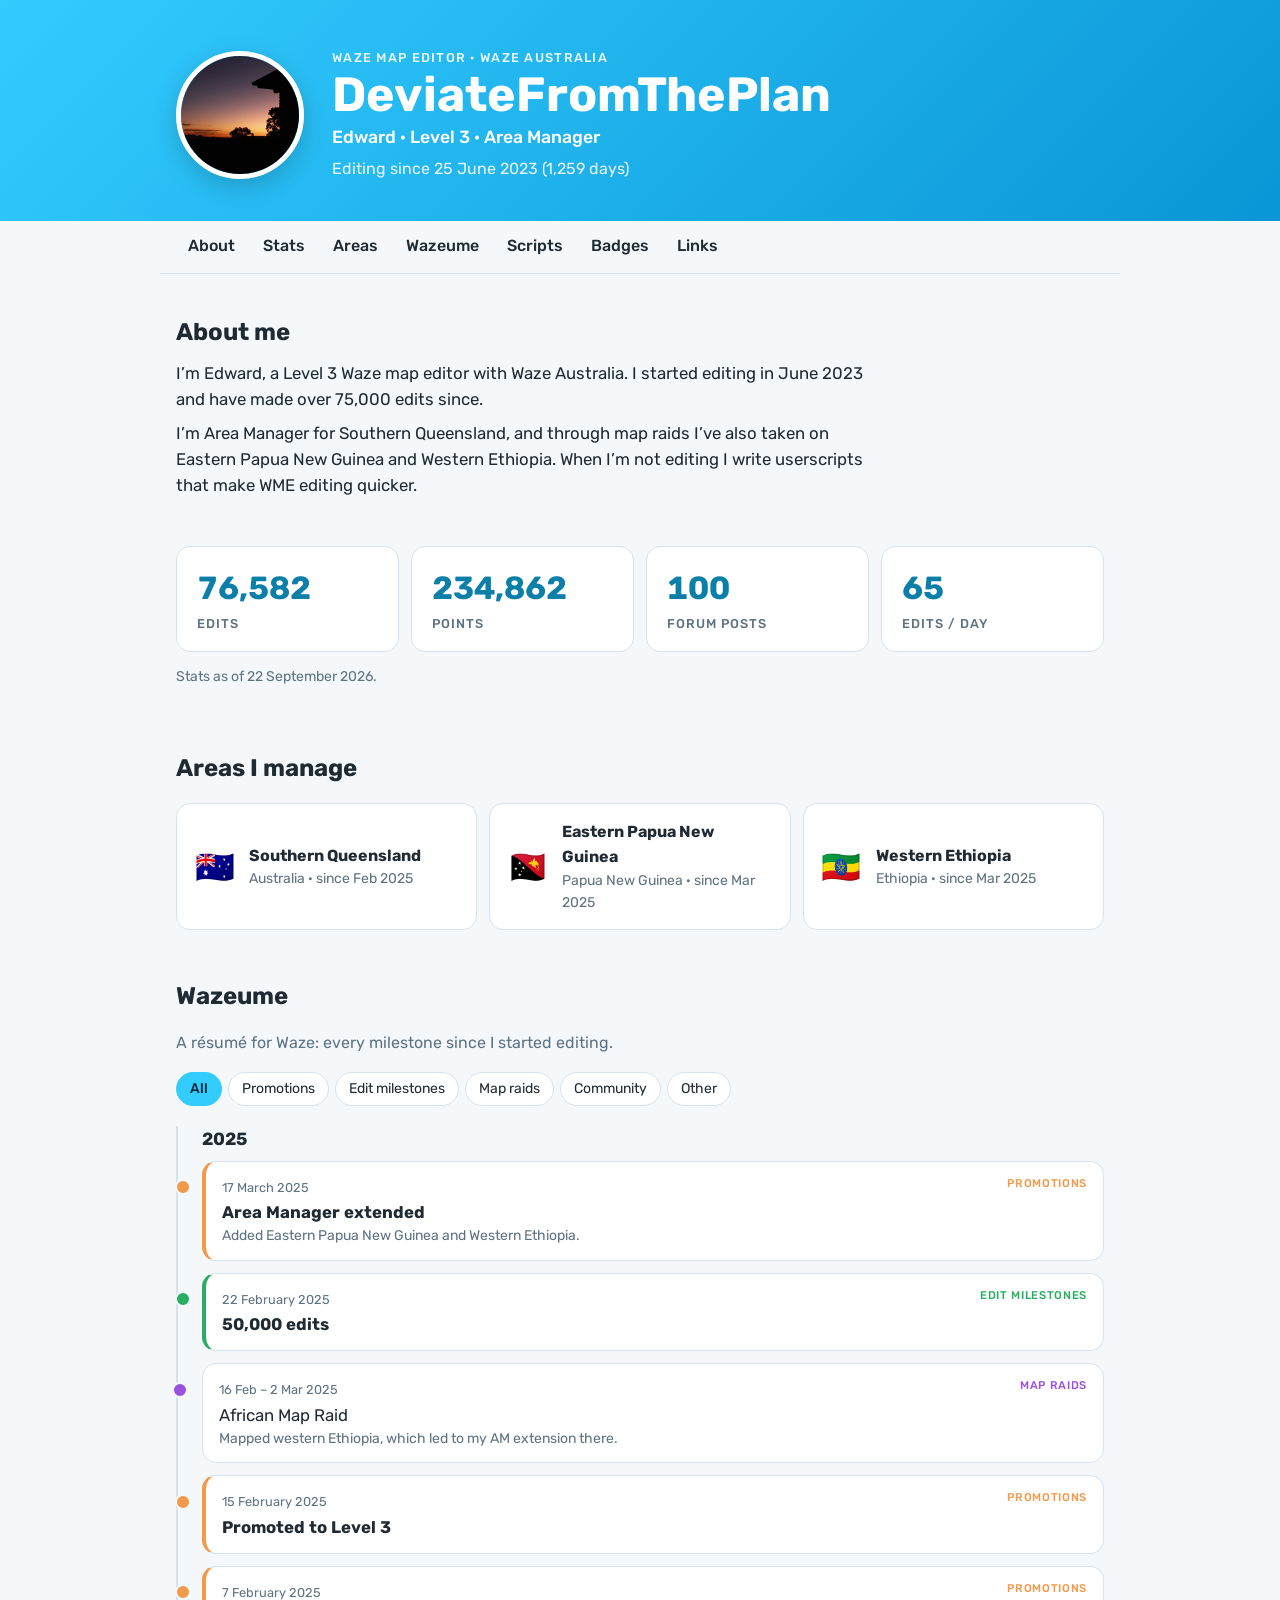
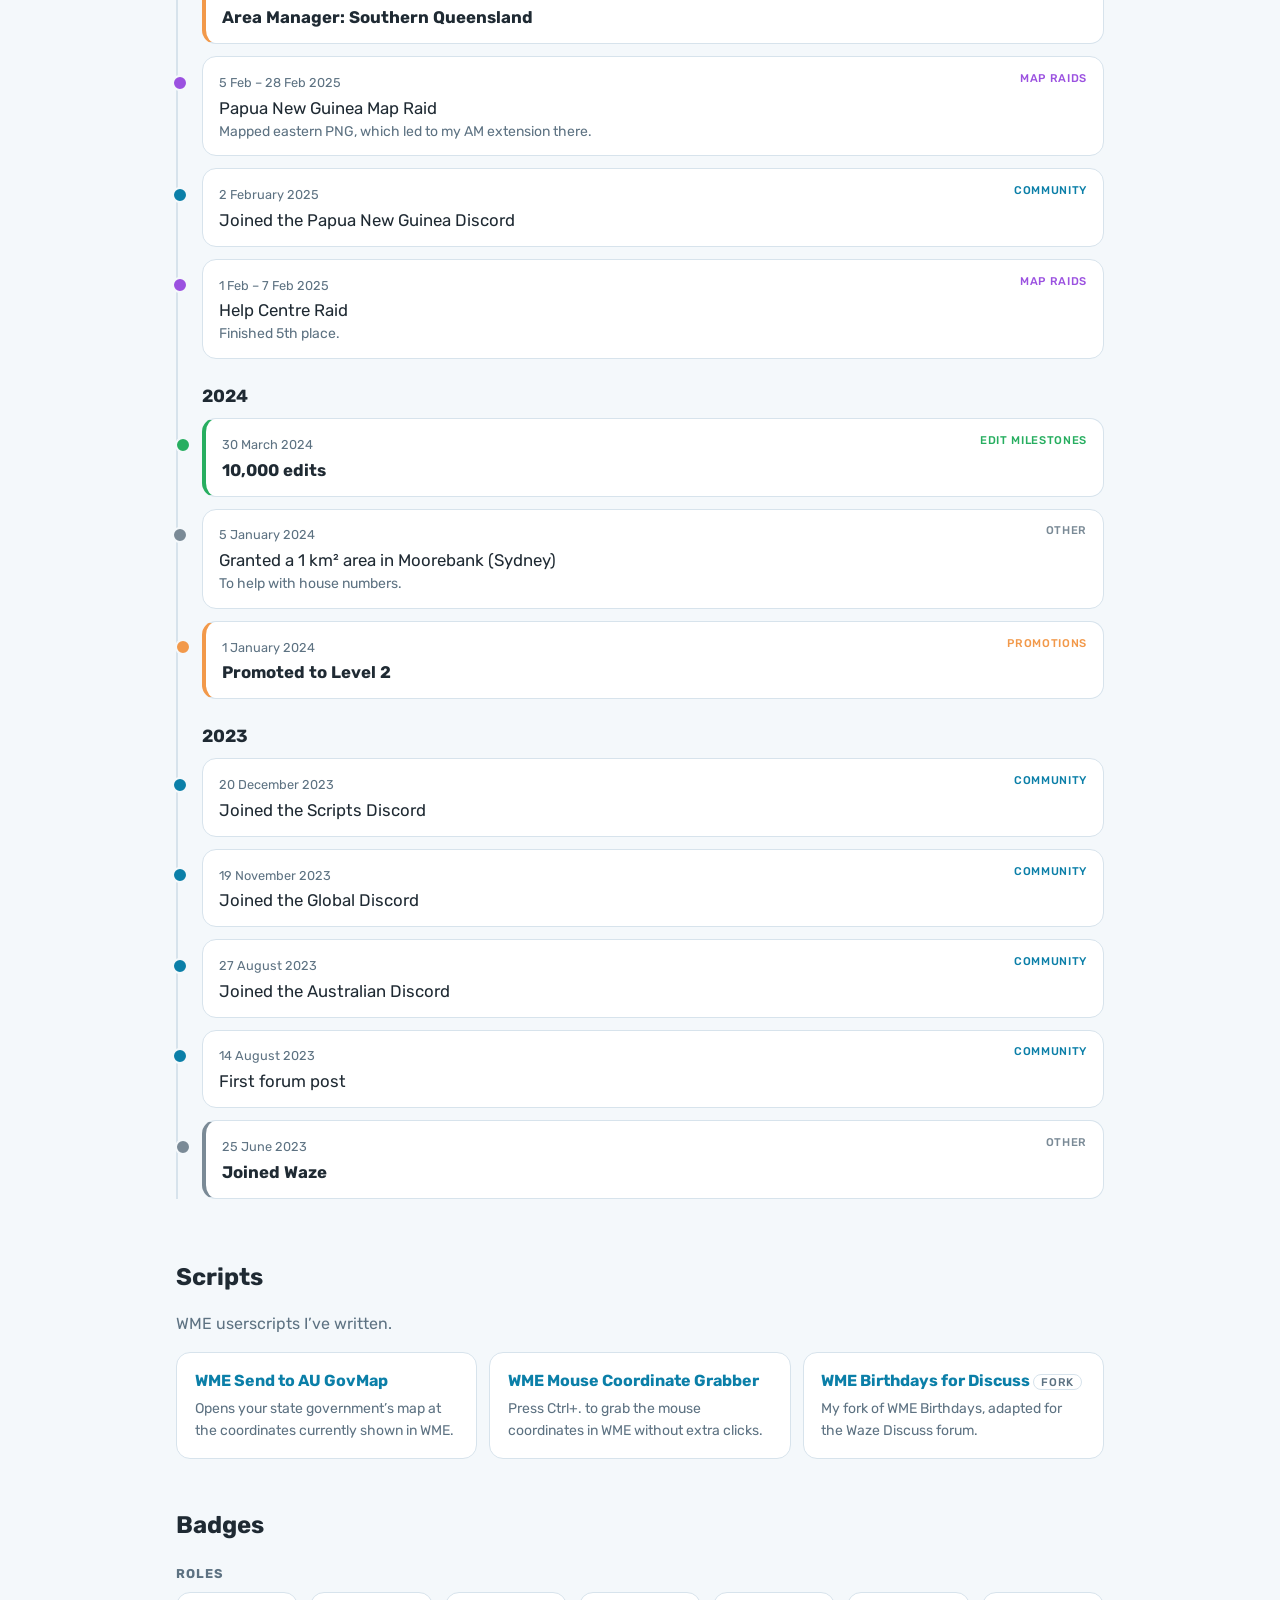
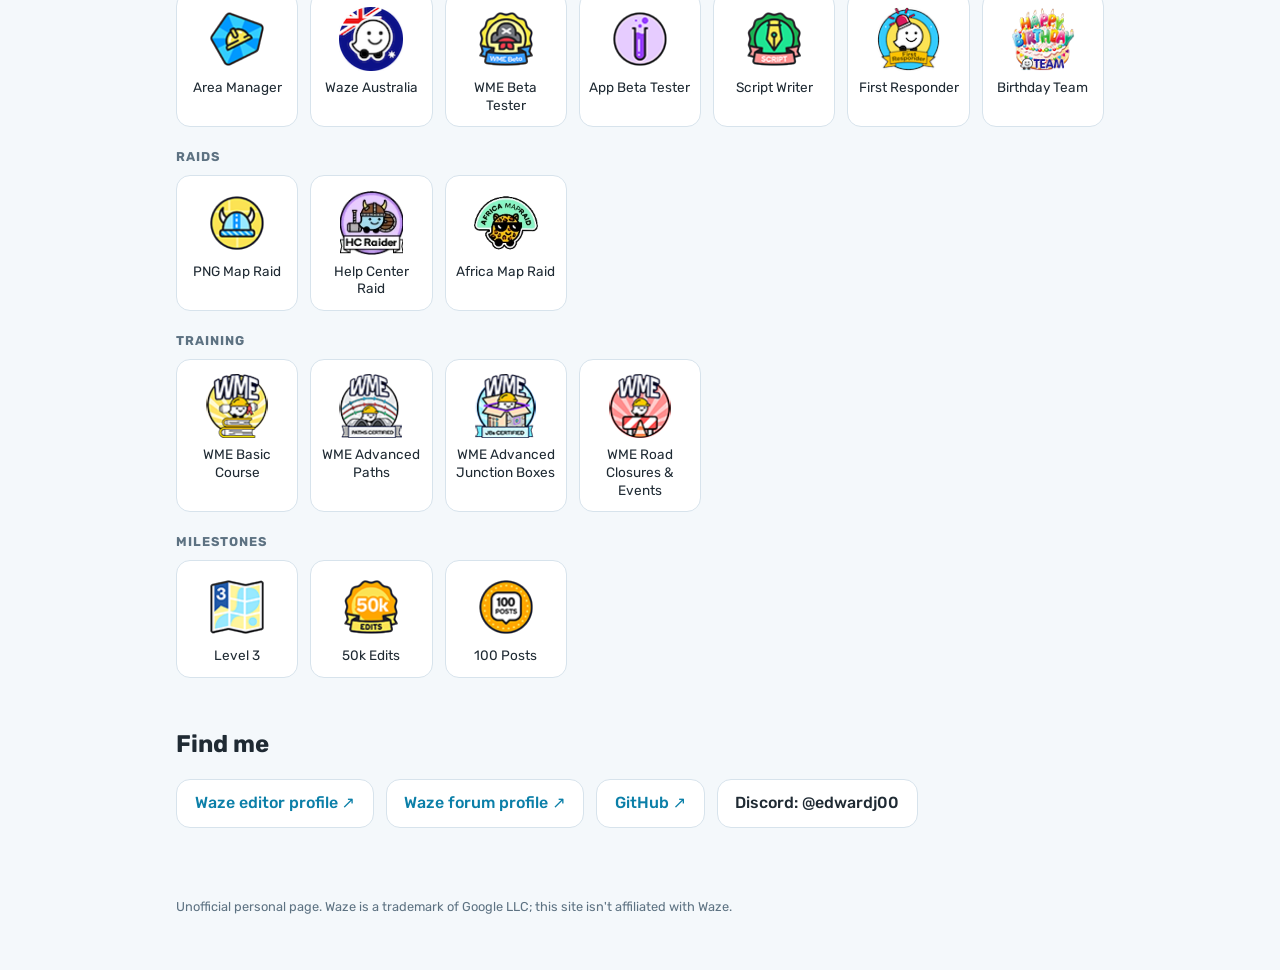
==== index.html @ 5a663718 "Website commit" ====
<!DOCTYPE html>
<html lang="en">
<head>
  <meta charset="utf-8">
  <meta name="viewport" content="width=device-width, initial-scale=1">
  <title>DeviateFromThePlan · Waze Map Editor</title>
  <meta name="description" content="Waze map editing profile of DeviateFromThePlan: Level 3 editor and Area Manager with Waze Australia.">
  <link rel="icon" href="assets/avatar.jpg">
  <link rel="preconnect" href="https://fonts.googleapis.com">
  <link rel="preconnect" href="https://fonts.gstatic.com" crossorigin>
  <link href="https://fonts.googleapis.com/css2?family=Rubik:wght@400;500;700&display=swap" rel="stylesheet">
  <link rel="stylesheet" href="style.css">
</head>
<body>
  <header class="hero">
    <div class="wrap hero-inner">
      <img class="avatar" src="assets/avatar.jpg" alt="Sunset silhouette of a roofline and gum trees">
      <div>
        <p class="eyebrow">Waze Map Editor · <span data-bind="team"></span></p>
        <h1 data-bind="username"></h1>
        <p class="sub"><span data-bind="realName"></span> · Level <span data-bind="level"></span> · Area Manager</p>
        <p class="since">Editing since <span data-bind="joinedLong"></span> (<span data-bind="daysEditing"></span> days)</p>
      </div>
    </div>
  </header>

  <nav class="wrap nav">
    <a href="#about">About</a>
    <a href="#stats">Stats</a>
    <a href="#areas">Areas</a>
    <a href="#wazeume">Wazeume</a>
    <a href="#scripts">Scripts</a>
    <a href="#badges">Badges</a>
    <a href="#links">Links</a>
  </nav>

  <main class="wrap">
    <section id="about">
      <h2>About me</h2>
      <div class="bio" id="bio"></div>
    </section>

    <section id="stats">
      <div class="stats" id="stats-grid"></div>
      <div class="activity" id="activity" hidden></div>
      <p class="muted small" id="stats-note"></p>
    </section>

    <section id="areas">
      <h2>Areas I manage</h2>
      <div class="areas" id="areas-list"></div>
    </section>

    <section id="wazeume">
      <h2>Wazeume</h2>
      <p class="muted">A résumé for Waze: every milestone since I started editing.</p>
      <div class="filters" id="filters"></div>
      <ol class="timeline" id="timeline"></ol>
    </section>

    <section id="scripts">
      <h2>Scripts</h2>
      <p class="muted">WME userscripts I’ve written.</p>
      <div class="scripts" id="scripts-list"></div>
    </section>

    <section id="badges">
      <h2>Badges</h2>
      <div id="badge-groups"></div>
    </section>

    <section id="links">
      <h2>Find me</h2>
      <ul class="links" id="links-list"></ul>
    </section>
  </main>

  <footer class="wrap footer">
    <p>Unofficial personal page. Waze is a trademark of Google LLC; this site isn't affiliated with Waze.</p>
  </footer>

  <script src="data.js"></script>
  <script src="script.js"></script>
</body>
</html>
---- style.css ----
:root {
  --bg: #f4f8fb;
  --surface: #ffffff;
  --text: #1f2a33;
  --muted: #5d7282;
  --line: #d7e3ec;
  --accent: #33ccff;
  --accent-ink: #0b7fa8;
  --hero-a: #33ccff;
  --hero-b: #0a96d6;
  --promotion: #f2994a;
  --edits: #27ae60;
  --raid: #9b51e0;
  --community: #0b7fa8;
  --other: #7a8a96;
  --radius: 14px;
}
@media (prefers-color-scheme: dark) {
  :root {
    --bg: #11171c;
    --surface: #1a232b;
    --text: #e6eef4;
    --muted: #93a7b6;
    --line: #2b3a46;
    --accent-ink: #5fd6ff;
    --hero-a: #0f5f82;
    --hero-b: #0a3a52;
    --community: #5fd6ff;
  }
}

* { box-sizing: border-box; }
html { scroll-behavior: smooth; }
body {
  margin: 0;
  background: var(--bg);
  color: var(--text);
  font: 16px/1.55 "Rubik", system-ui, -apple-system, "Segoe UI", sans-serif;
}
a { color: var(--accent-ink); }
.wrap { max-width: 960px; margin: 0 auto; padding: 0 16px; }
.muted { color: var(--muted); }
.small { font-size: 0.875rem; }
h2 { font-size: 1.5rem; margin: 0 0 0.5rem; }
h3 { font-size: 0.8rem; text-transform: uppercase; letter-spacing: 0.08em; color: var(--muted); margin: 1.25rem 0 0.5rem; }
section { padding: 2.5rem 0 0.5rem; scroll-margin-top: 60px; }

/* Hero */
.hero {
  background: linear-gradient(135deg, var(--hero-a), var(--hero-b));
  color: #fff;
  padding: 3rem 0 2.5rem;
}
.hero-inner { display: flex; align-items: center; gap: 1.75rem; }
.avatar {
  width: 128px; height: 128px; flex: none;
  border-radius: 50%;
  border: 5px solid #fff;
  box-shadow: 0 8px 24px rgba(0, 0, 0, 0.18);
}
.eyebrow { margin: 0; text-transform: uppercase; letter-spacing: 0.1em; font-size: 0.8rem; font-weight: 500; opacity: 0.9; }
.hero h1 { margin: 0.1rem 0; font-size: clamp(1.8rem, 6vw, 3rem); line-height: 1.1; overflow-wrap: anywhere; }
.sub { margin: 0; font-size: 1.1rem; font-weight: 500; }
.since { margin: 0.35rem 0 0; opacity: 0.9; }

/* Nav */
.nav {
  position: sticky; top: 0; z-index: 5;
  display: flex; gap: 0.25rem; overflow-x: auto;
  background: var(--bg);
  border-bottom: 1px solid var(--line);
  padding-top: 0.5rem; padding-bottom: 0.5rem;
}
.nav a {
  text-decoration: none; color: var(--text); font-weight: 500;
  padding: 0.35rem 0.75rem; border-radius: 999px; white-space: nowrap;
}
.nav a:hover { background: var(--surface); }

/* Bio */
.bio p { margin: 0.5rem 0 0; max-width: 65ch; font-size: 1.05rem; }

/* Stats */
.stats { display: grid; grid-template-columns: repeat(4, 1fr); gap: 12px; }
@media (max-width: 720px) { .stats { grid-template-columns: repeat(2, 1fr); } }
.stat {
  background: var(--surface); border: 1px solid var(--line); border-radius: var(--radius);
  padding: 1.1rem 1.25rem;
}
.stat-value { font-size: 2rem; font-weight: 700; color: var(--accent-ink); font-variant-numeric: tabular-nums; }
.stat-label { color: var(--muted); font-size: 0.8rem; text-transform: uppercase; letter-spacing: 0.08em; font-weight: 500; }

/* Activity chart */
.activity {
  margin-top: 12px; background: var(--surface); border: 1px solid var(--line);
  border-radius: var(--radius); padding: 1rem 1.25rem;
}
.activity-head { display: flex; justify-content: space-between; gap: 1rem; font-weight: 500; font-size: 0.9rem; margin-bottom: 0.75rem; }
.bars { display: flex; align-items: flex-end; gap: 2px; height: 96px; }
.bars span { flex: 1; min-width: 1px; background: var(--accent); border-radius: 2px 2px 0 0; opacity: 0.85; }
.bars span:hover { opacity: 1; background: var(--accent-ink); }
.activity-axis { display: flex; justify-content: space-between; font-size: 0.75rem; margin-top: 0.4rem; }

/* Areas */
.areas { display: grid; grid-template-columns: repeat(auto-fit, minmax(240px, 1fr)); gap: 12px; margin-top: 1rem; }
.area {
  display: flex; gap: 0.9rem; align-items: center;
  background: var(--surface); border: 1px solid var(--line); border-radius: var(--radius);
  padding: 1rem 1.1rem;
}
.flag { font-size: 2rem; line-height: 1; }
.area-name { font-weight: 700; }

/* Filters */
.filters { display: flex; flex-wrap: wrap; gap: 0.4rem; margin: 1rem 0 1.25rem; }
.filters button {
  font: inherit; font-size: 0.875rem; cursor: pointer;
  border: 1px solid var(--line); background: var(--surface); color: var(--text);
  padding: 0.3rem 0.8rem; border-radius: 999px;
}
.filters button[aria-pressed="true"] { background: var(--accent); border-color: var(--accent); color: #06283a; font-weight: 500; }

/* Timeline */
.timeline { list-style: none; margin: 0; padding: 0 0 0 1.5rem; border-left: 2px solid var(--line); }
.timeline .year {
  font-weight: 700; font-size: 1.1rem; margin: 1.5rem 0 0.5rem -1.5rem;
  padding-left: 1.5rem; position: relative;
}
.timeline .year:first-child { margin-top: 0; }
.event {
  position: relative; background: var(--surface); border: 1px solid var(--line);
  border-radius: var(--radius); padding: 0.8rem 1rem; margin-bottom: 0.75rem;
  --c: var(--other);
}
.event::before {
  content: ""; position: absolute; left: calc(-1.5rem - 7px); top: 1.1rem;
  width: 12px; height: 12px; border-radius: 50%;
  background: var(--c); border: 2px solid var(--bg);
}
.event.major { border-left: 4px solid var(--c); }
.event.major .event-title { font-weight: 700; }
.event time { font-size: 0.8rem; color: var(--muted); }
.event-title { font-size: 1.05rem; }
.event .tag {
  position: absolute; top: 0.8rem; right: 1rem;
  font-size: 0.7rem; text-transform: uppercase; letter-spacing: 0.06em; font-weight: 500; color: var(--c);
}
.t-promotion { --c: var(--promotion); }
.t-edits { --c: var(--edits); }
.t-raid { --c: var(--raid); }
.t-community { --c: var(--community); }
.t-other { --c: var(--other); }

/* Scripts */
.scripts { display: grid; grid-template-columns: repeat(auto-fit, minmax(260px, 1fr)); gap: 12px; margin-top: 1rem; }
.script {
  display: block; text-decoration: none; color: var(--text);
  background: var(--surface); border: 1px solid var(--line); border-radius: var(--radius);
  padding: 1rem 1.1rem;
}
.script:hover { border-color: var(--accent); }
.script-name { font-weight: 700; color: var(--accent-ink); margin-bottom: 0.25rem; }
.fork {
  font-size: 0.7rem; font-weight: 500; text-transform: uppercase; letter-spacing: 0.06em;
  color: var(--muted); border: 1px solid var(--line); border-radius: 999px; padding: 0.05rem 0.45rem; vertical-align: middle;
}

/* Badges */
.badges { list-style: none; padding: 0; margin: 0; display: grid; grid-template-columns: repeat(auto-fill, minmax(112px, 1fr)); gap: 12px; }
.badge {
  display: flex; flex-direction: column; align-items: center; gap: 0.5rem; text-align: center;
  background: var(--surface); border: 1px solid var(--line); border-radius: var(--radius);
  padding: 0.9rem 0.5rem 0.75rem; font-size: 0.85rem; line-height: 1.3;
}
.badge img { width: 64px; height: 64px; object-fit: contain; }

/* Links */
.links { list-style: none; padding: 0; display: flex; flex-wrap: wrap; gap: 0.75rem; }
.links a, .links span {
  display: inline-block; text-decoration: none; font-weight: 500;
  background: var(--surface); border: 1px solid var(--line); border-radius: var(--radius);
  padding: 0.7rem 1.1rem;
}
.links a:hover { border-color: var(--accent); }

.footer { padding-top: 2rem; padding-bottom: 2.5rem; color: var(--muted); font-size: 0.8rem; }

@media (max-width: 560px) {
  .hero-inner { flex-direction: column; text-align: center; }
  .avatar { width: 104px; height: 104px; }
  .event .tag { position: static; display: block; margin-top: 0.35rem; }
}
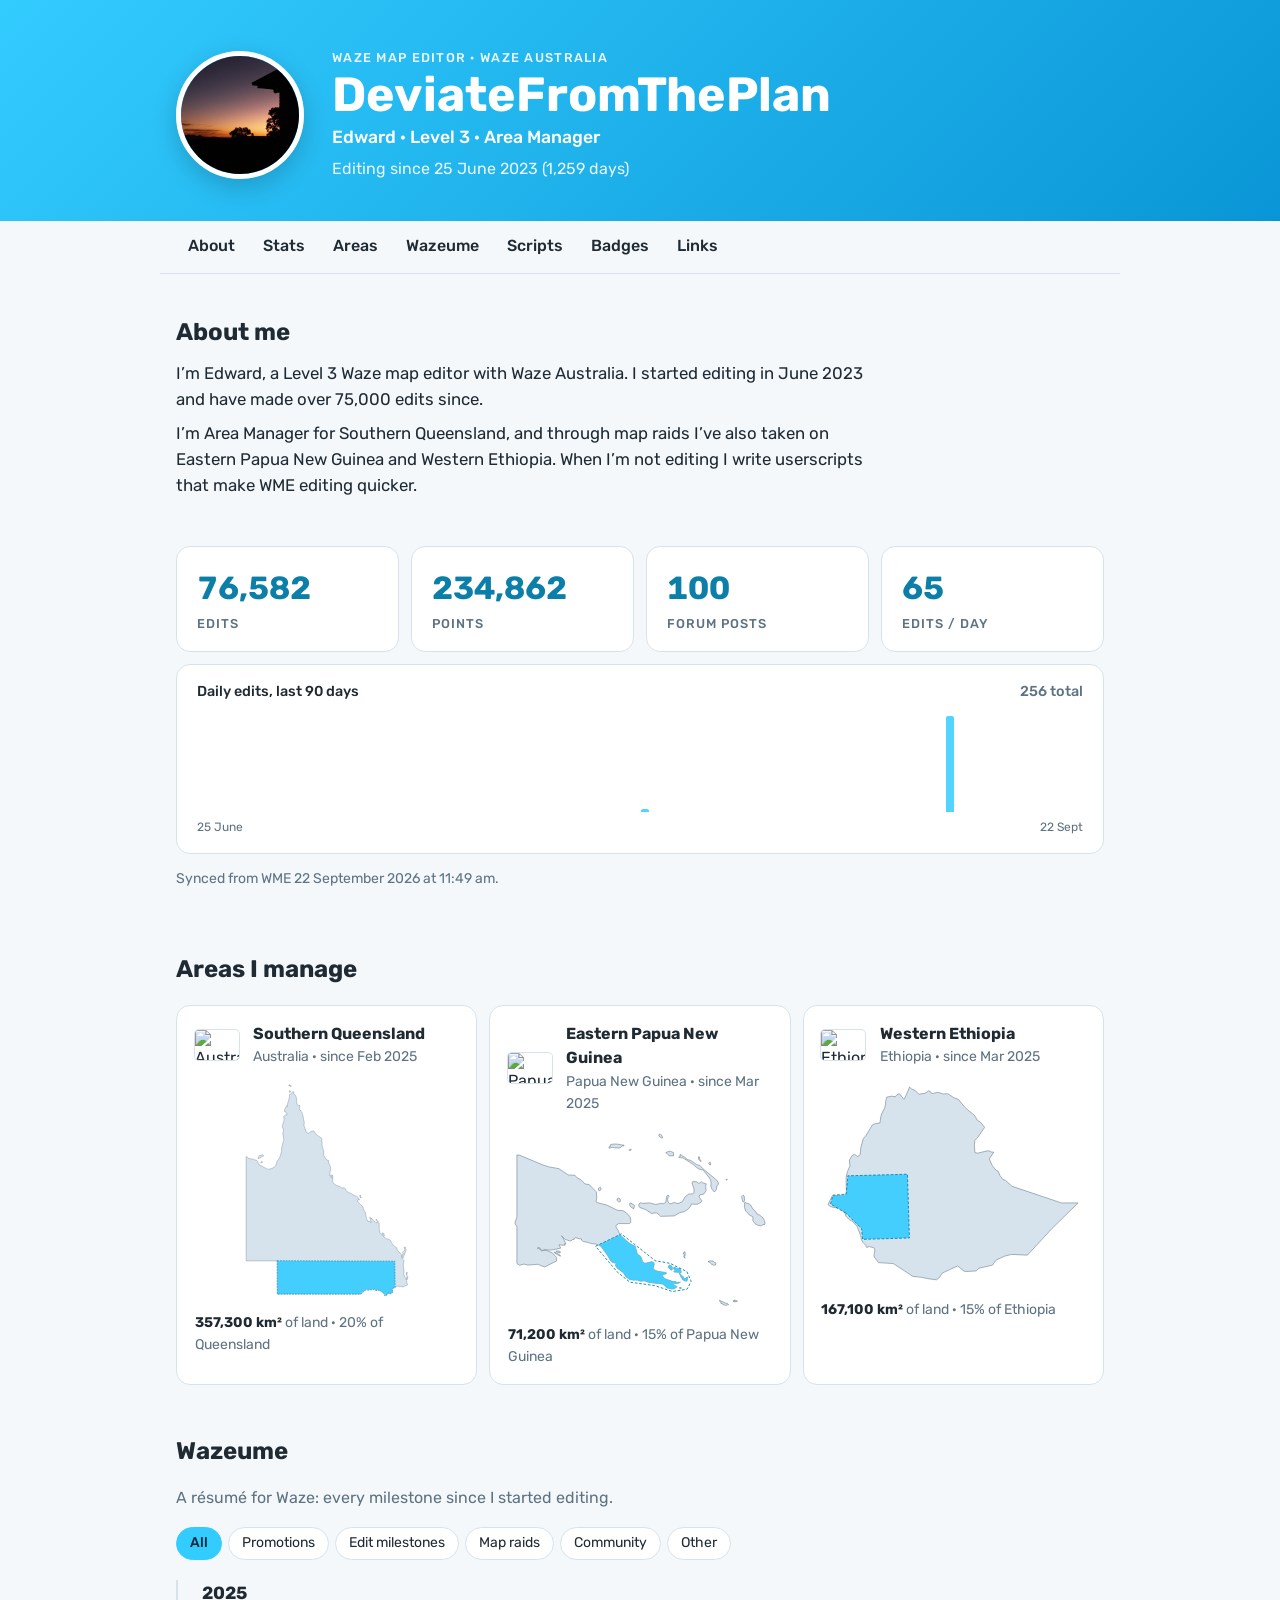
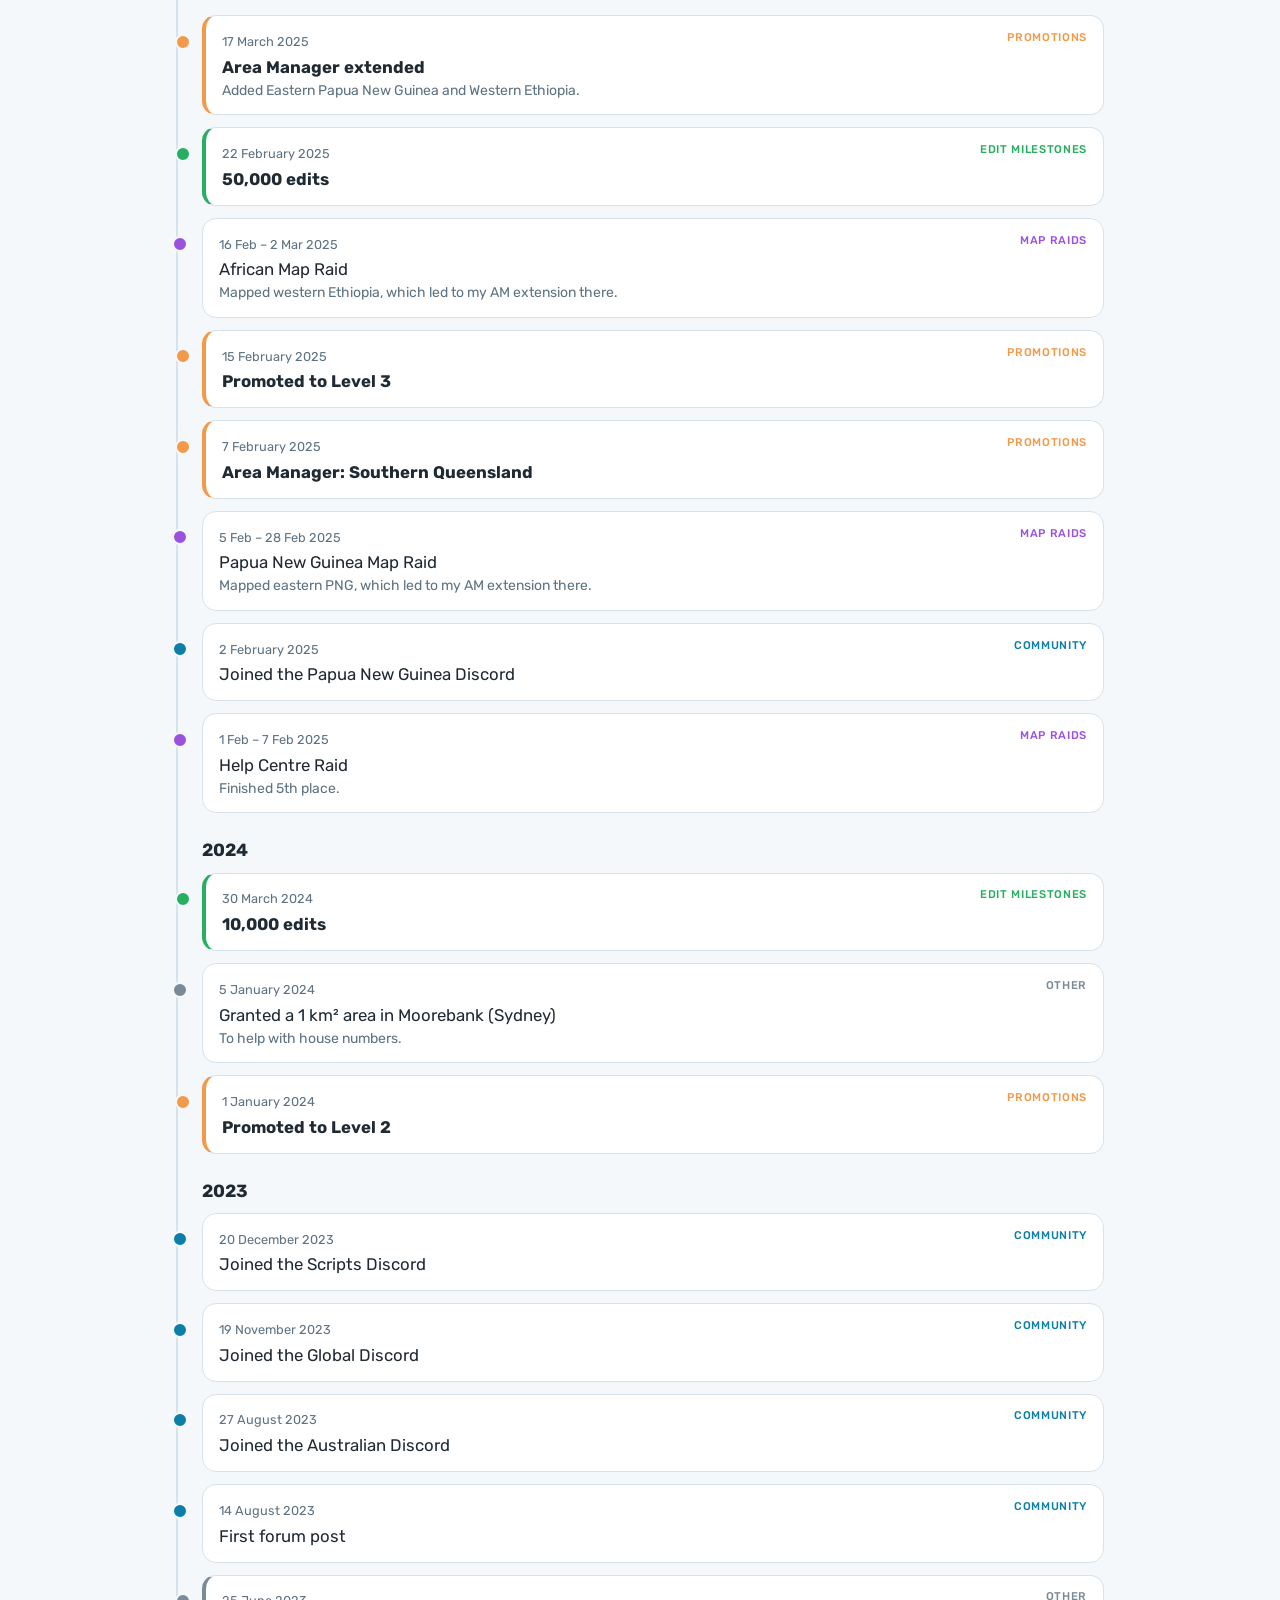
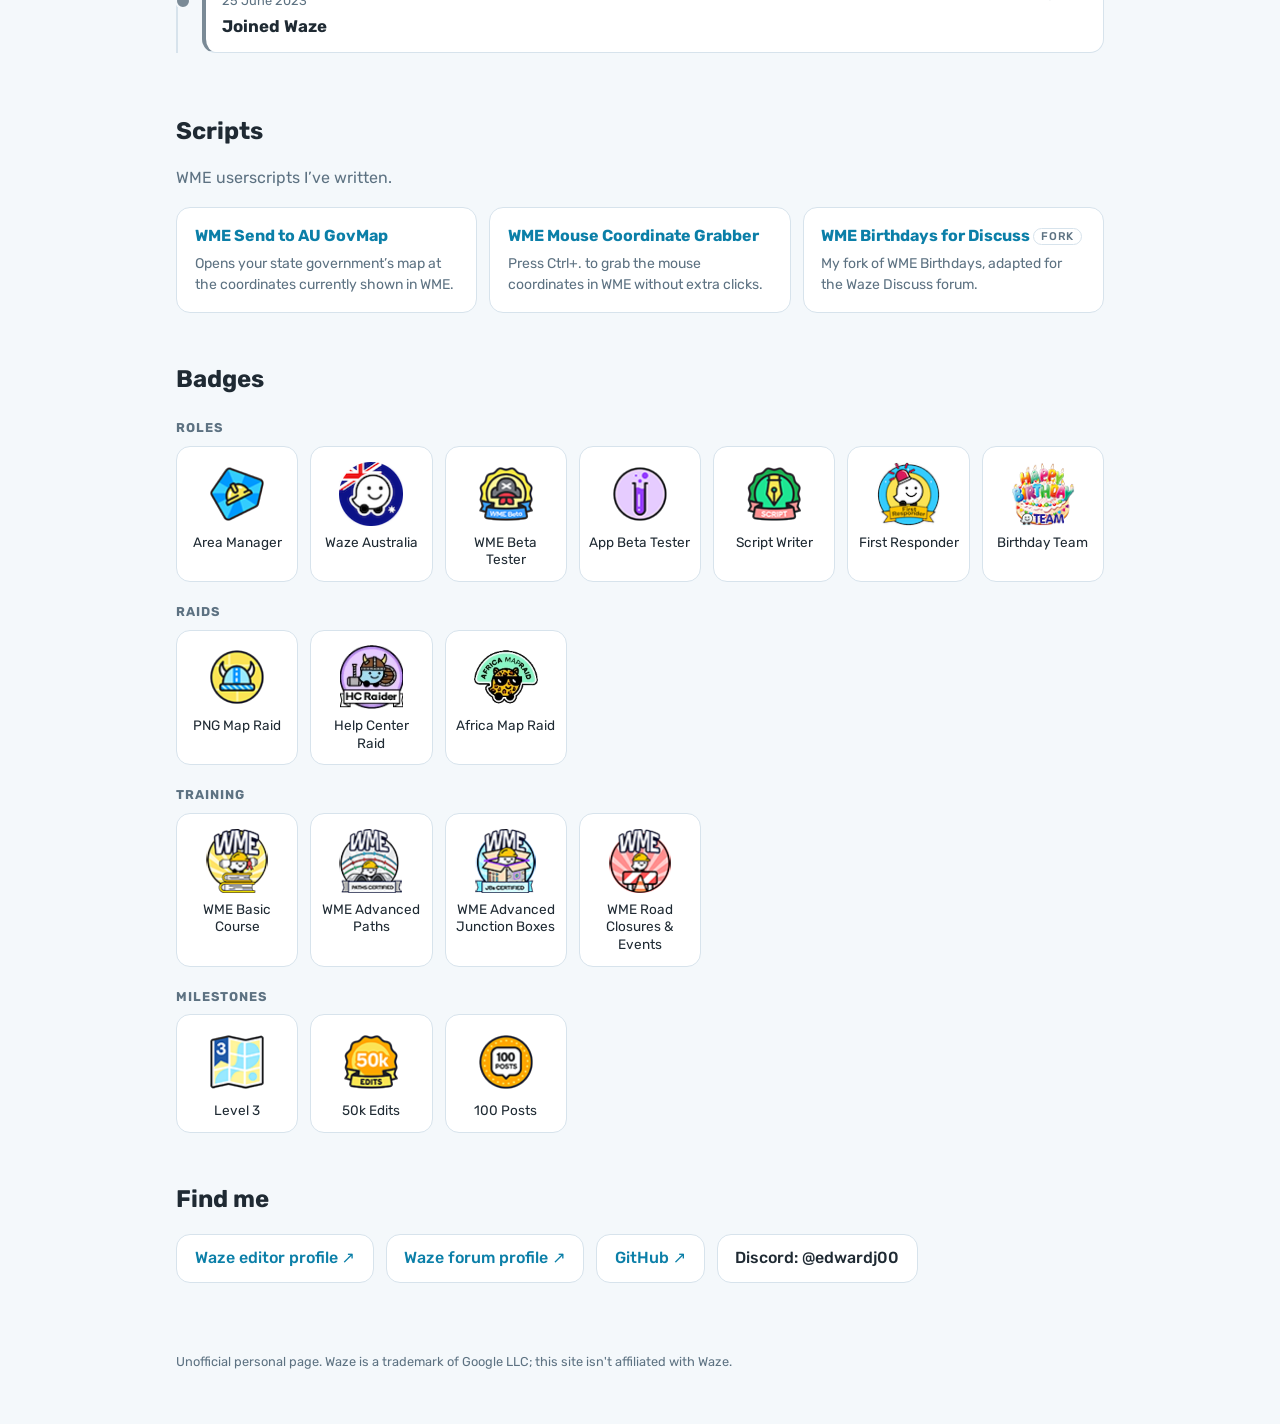
==== commit 1835a9fa: "Website update" ====
--- a/index.html
+++ b/index.html
@@ -80,6 +80,7 @@
   </footer>
 
   <script src="data.js"></script>
+  <script src="assets/geo.js"></script>
   <script src="script.js"></script>
 </body>
 </html>
--- a/style.css
+++ b/style.css
@@ -104,12 +104,19 @@
 /* Areas */
 .areas { display: grid; grid-template-columns: repeat(auto-fit, minmax(240px, 1fr)); gap: 12px; margin-top: 1rem; }
 .area {
-  display: flex; gap: 0.9rem; align-items: center;
+  display: flex; flex-direction: column; gap: 0.75rem;
   background: var(--surface); border: 1px solid var(--line); border-radius: var(--radius);
   padding: 1rem 1.1rem;
 }
-.flag { font-size: 2rem; line-height: 1; }
+.area-head { display: flex; gap: 0.9rem; align-items: center; }
+.flag { width: 44px; height: 30px; object-fit: cover; border-radius: 4px; box-shadow: 0 0 0 1px var(--line); flex: none; }
 .area-name { font-weight: 700; }
+.area-map { width: 100%; height: auto; max-height: 220px; }
+.area-map .region { fill: var(--line); stroke: var(--muted); stroke-width: 0.6; stroke-linejoin: round; }
+.area-map .mine { fill: var(--accent); fill-opacity: 0.9; stroke: none; }
+.area-map .mine-outline { fill: none; stroke: var(--accent-ink); stroke-width: 1; stroke-dasharray: 3 2; stroke-linejoin: round; }
+.area-stat { font-size: 0.875rem; color: var(--muted); }
+.area-stat strong { color: var(--text); }
 
 /* Filters */
 .filters { display: flex; flex-wrap: wrap; gap: 0.4rem; margin: 1rem 0 1.25rem; }
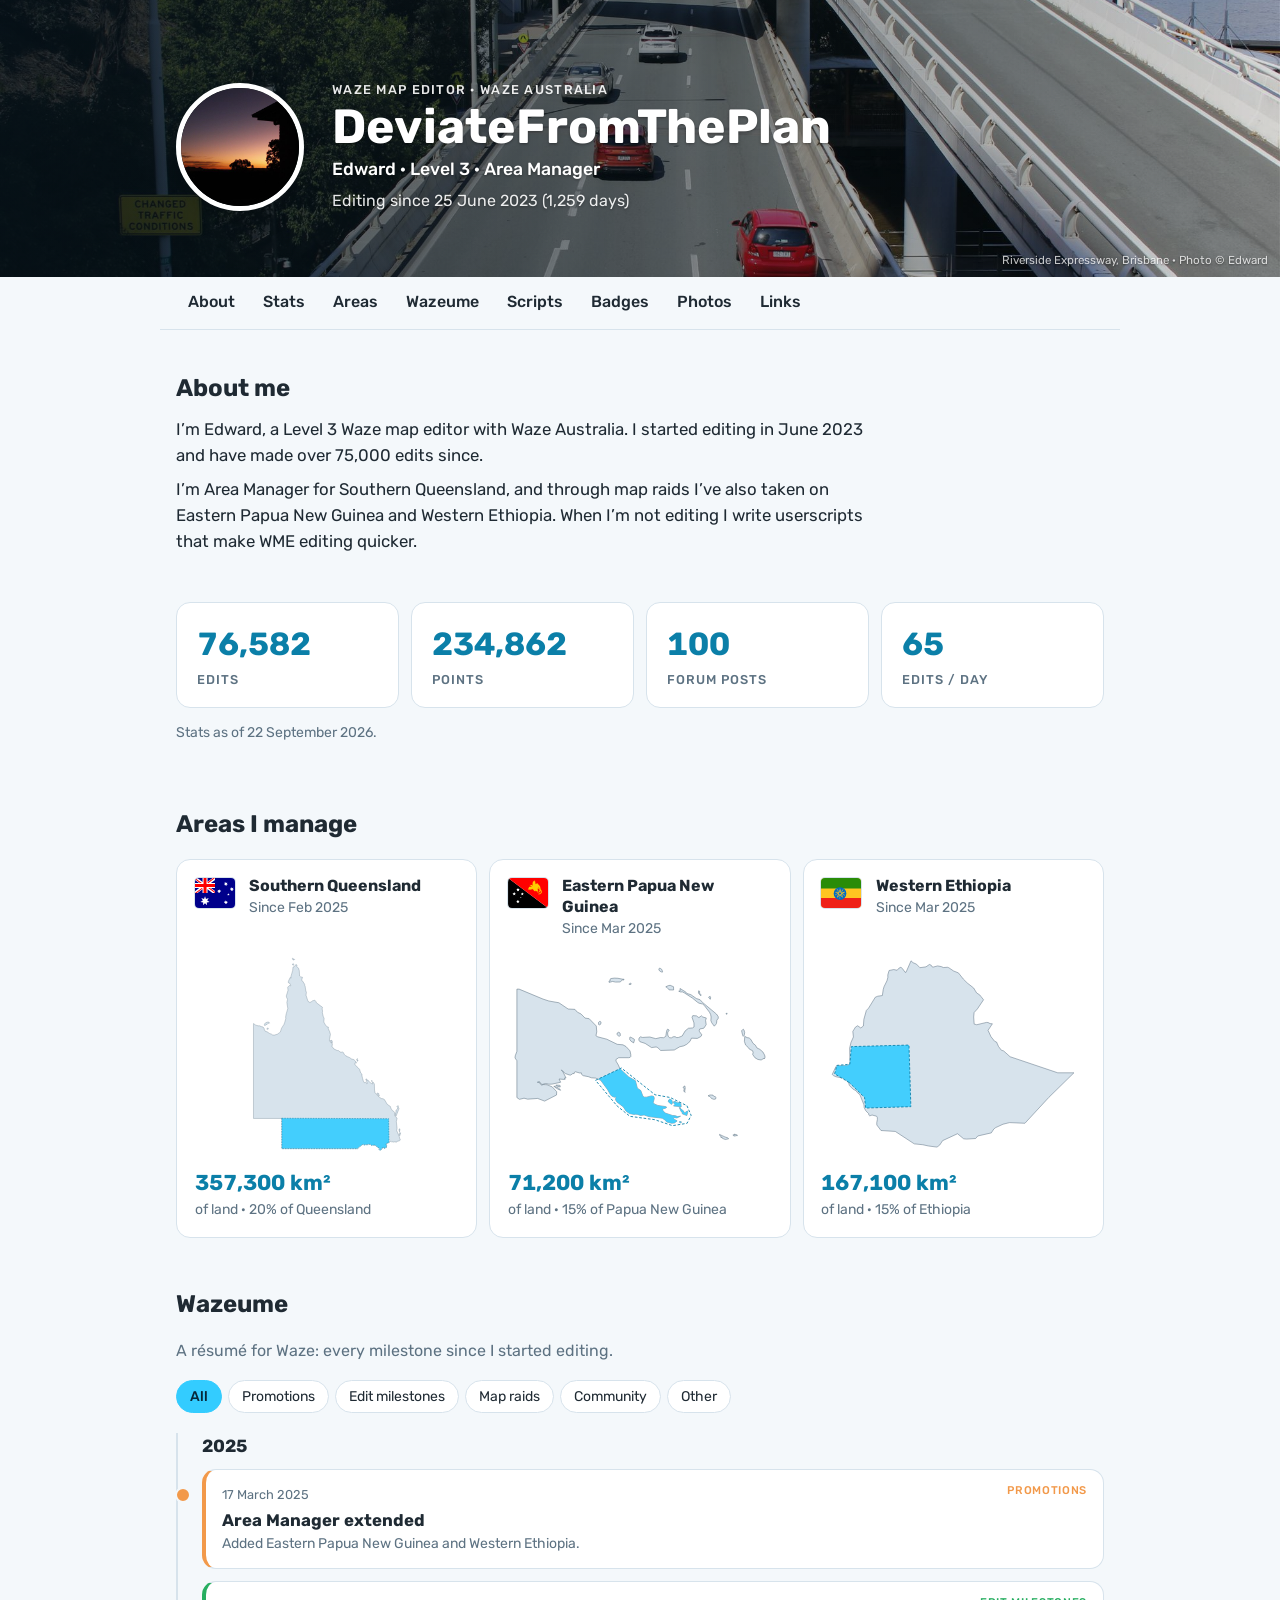
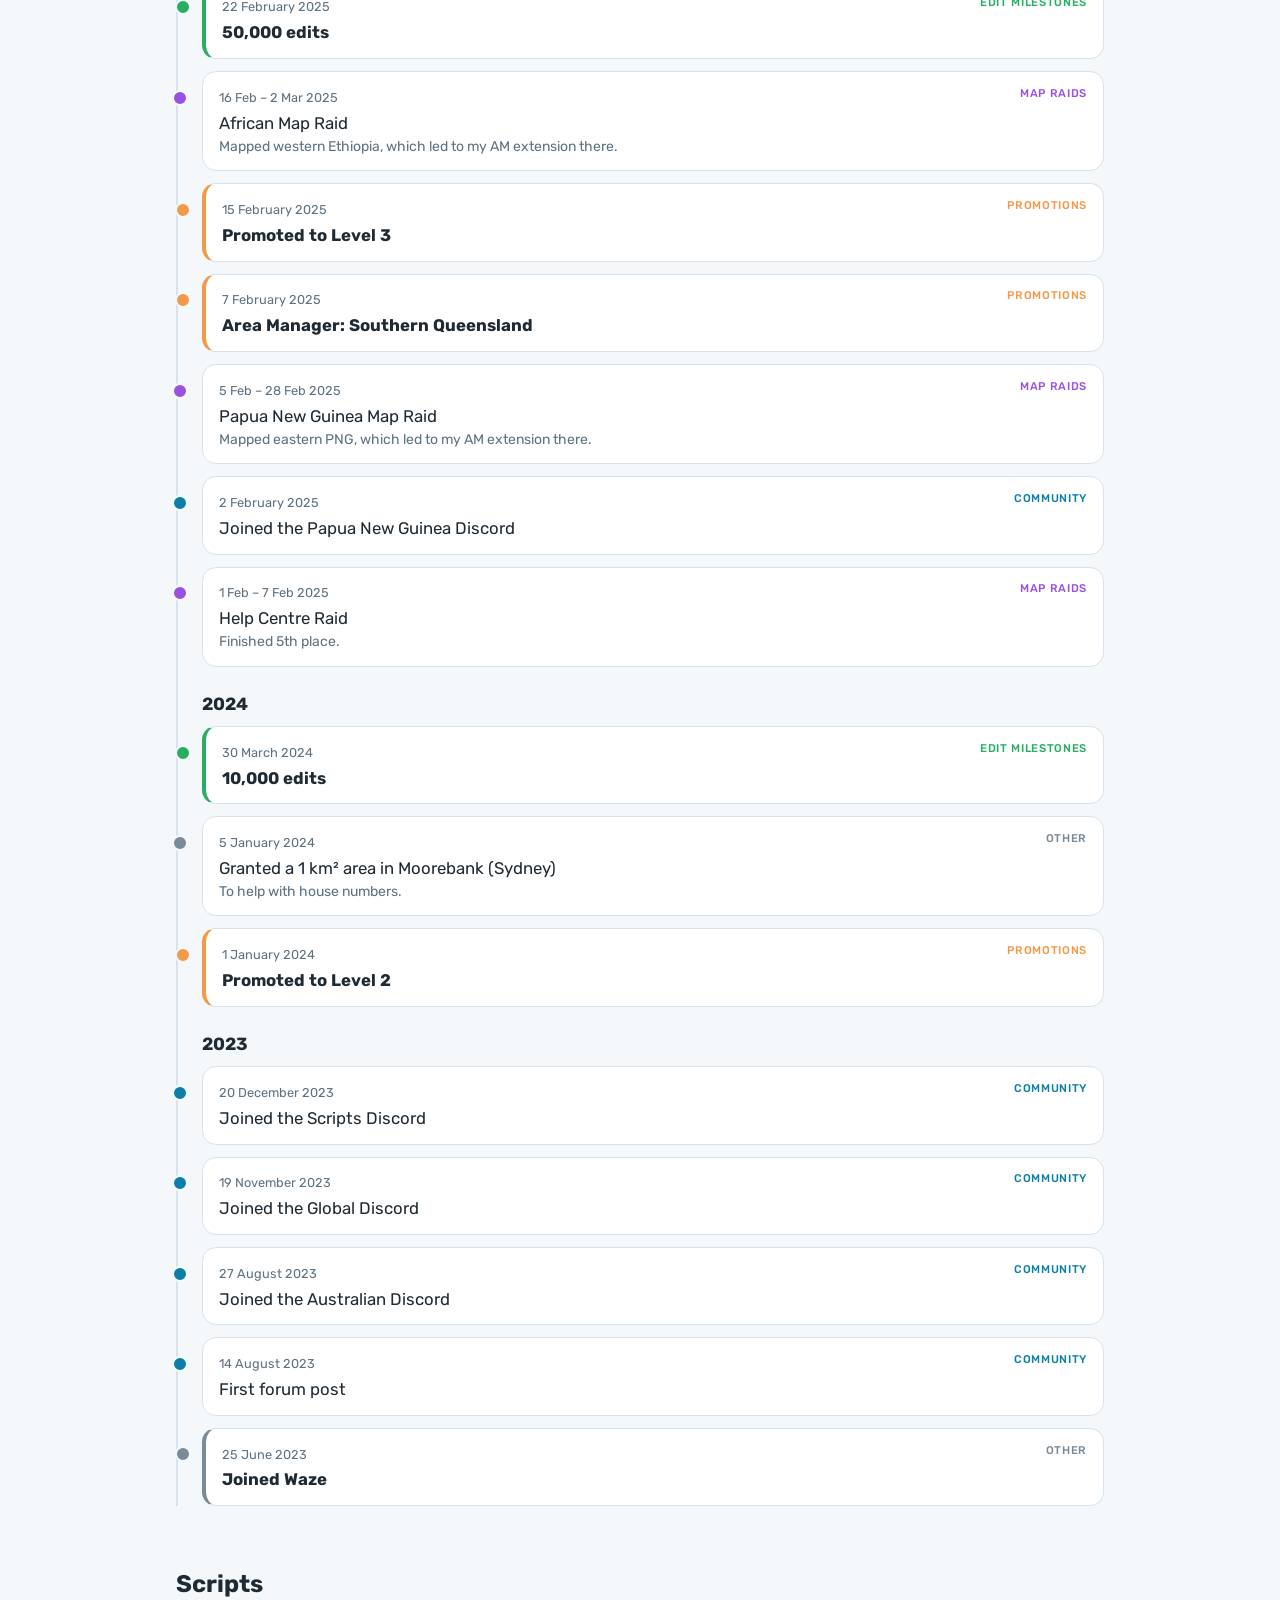
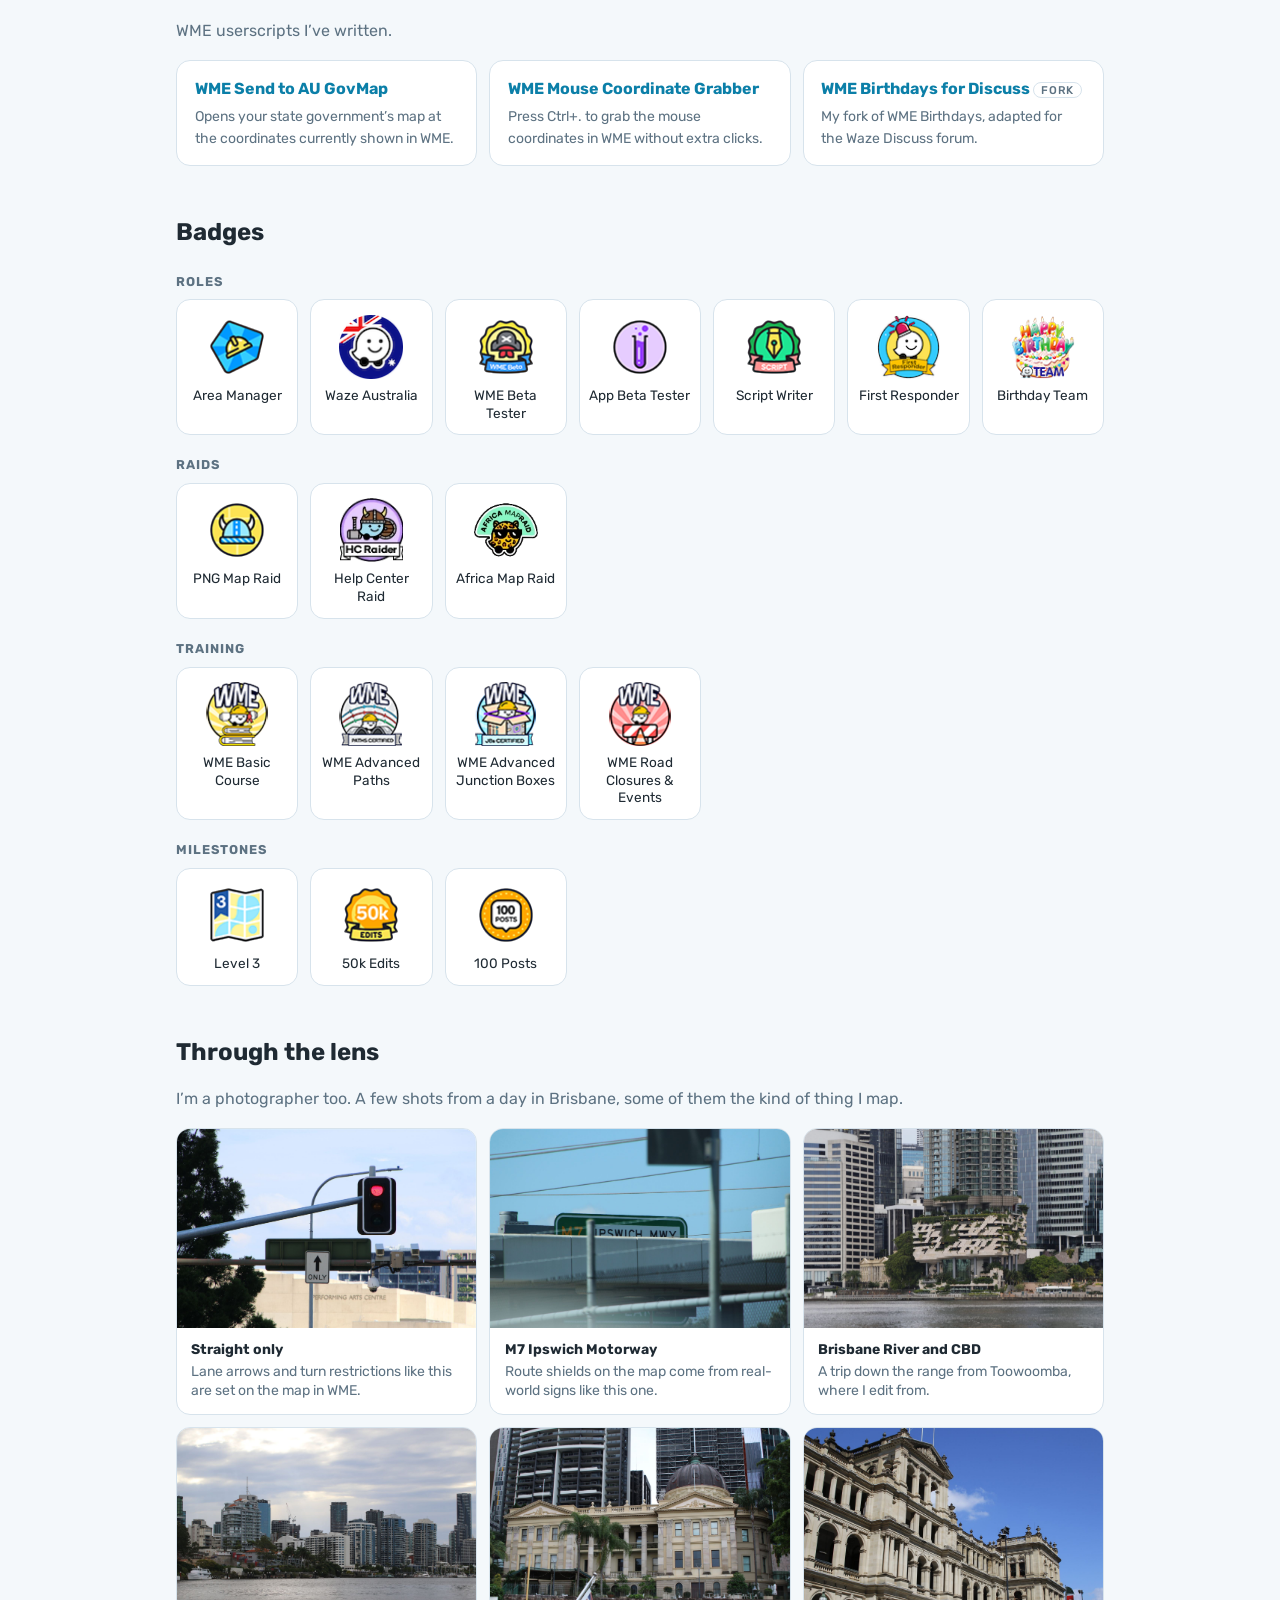
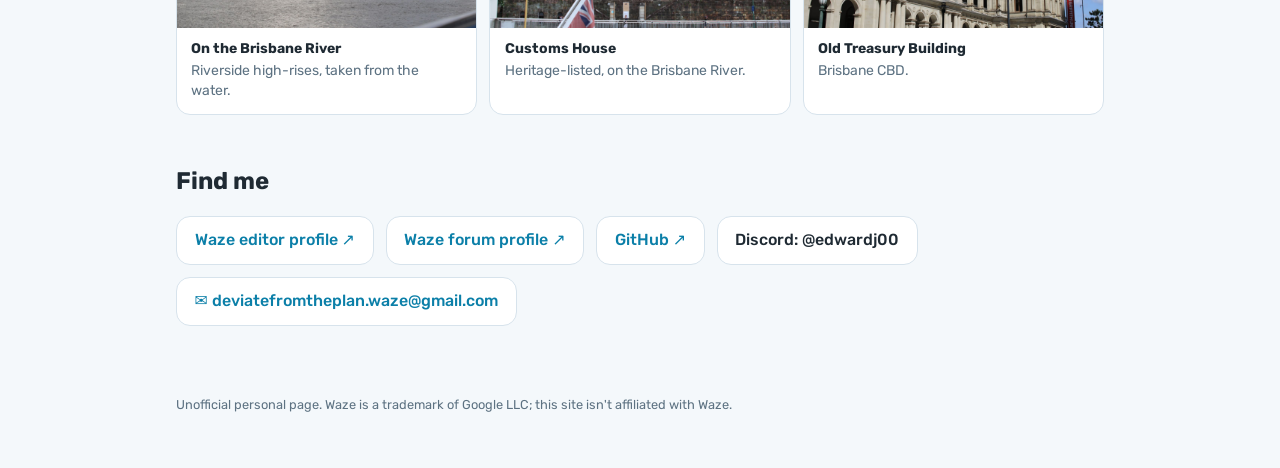
==== commit 77e118fb: "Pretty photos" ====
--- a/index.html
+++ b/index.html
@@ -22,6 +22,7 @@
         <p class="since">Editing since <span data-bind="joinedLong"></span> (<span data-bind="daysEditing"></span> days)</p>
       </div>
     </div>
+    <p class="photo-credit">Riverside Expressway, Brisbane · Photo © Edward</p>
   </header>
 
   <nav class="wrap nav">
@@ -31,6 +32,7 @@
     <a href="#wazeume">Wazeume</a>
     <a href="#scripts">Scripts</a>
     <a href="#badges">Badges</a>
+    <a href="#photos">Photos</a>
     <a href="#links">Links</a>
   </nav>
 
@@ -69,6 +71,12 @@
       <div id="badge-groups"></div>
     </section>
 
+    <section id="photos">
+      <h2>Through the lens</h2>
+      <p class="muted">I’m a photographer too. A few shots from a day in Brisbane, some of them the kind of thing I map.</p>
+      <div class="gallery" id="gallery"></div>
+    </section>
+
     <section id="links">
       <h2>Find me</h2>
       <ul class="links" id="links-list"></ul>
--- a/style.css
+++ b/style.css
@@ -47,9 +47,19 @@
 
 /* Hero */
 .hero {
-  background: linear-gradient(135deg, var(--hero-a), var(--hero-b));
+  position: relative;
+  /* Dark wash, strongest behind the text on the left, so it stays readable over the photo. */
+  background:
+    linear-gradient(90deg, rgba(6, 18, 26, 0.82) 0%, rgba(6, 18, 26, 0.55) 45%, rgba(6, 18, 26, 0.15) 100%),
+    url("assets/banner.jpg") center 60% / cover no-repeat,
+    var(--hero-b);
   color: #fff;
-  padding: 3rem 0 2.5rem;
+  padding: 5rem 0 4rem;
+  text-shadow: 0 1px 3px rgba(0, 0, 0, 0.35);
+}
+.photo-credit {
+  position: absolute; right: 12px; bottom: 8px; margin: 0;
+  font-size: 0.72rem; opacity: 0.75; text-shadow: 0 1px 2px rgba(0, 0, 0, 0.6);
 }
 .hero-inner { display: flex; align-items: center; gap: 1.75rem; }
 .avatar {
@@ -71,6 +81,8 @@
   border-bottom: 1px solid var(--line);
   padding-top: 0.5rem; padding-bottom: 0.5rem;
 }
+.nav { scrollbar-width: none; }
+.nav::-webkit-scrollbar { display: none; }
 .nav a {
   text-decoration: none; color: var(--text); font-weight: 500;
   padding: 0.35rem 0.75rem; border-radius: 999px; white-space: nowrap;
@@ -108,15 +120,17 @@
   background: var(--surface); border: 1px solid var(--line); border-radius: var(--radius);
   padding: 1rem 1.1rem;
 }
-.area-head { display: flex; gap: 0.9rem; align-items: center; }
-.flag { width: 44px; height: 30px; object-fit: cover; border-radius: 4px; box-shadow: 0 0 0 1px var(--line); flex: none; }
-.area-name { font-weight: 700; }
-.area-map { width: 100%; height: auto; max-height: 220px; }
+.area-head { display: flex; gap: 0.9rem; align-items: flex-start; min-height: 4.1rem; } /* room for a 2-line name */
+.flag-slot { flex: none; margin-top: 2px; line-height: 0; }
+.flag { width: 40px; height: 30px; border-radius: 4px; box-shadow: 0 0 0 1px var(--line); } /* 4:3 like emoji flags */
+.area-name { font-weight: 700; line-height: 1.3; }
+.area-map-wrap { height: 200px; display: flex; align-items: center; justify-content: center; }
+.area-map { width: 100%; height: 100%; }
 .area-map .region { fill: var(--line); stroke: var(--muted); stroke-width: 0.6; stroke-linejoin: round; }
 .area-map .mine { fill: var(--accent); fill-opacity: 0.9; stroke: none; }
 .area-map .mine-outline { fill: none; stroke: var(--accent-ink); stroke-width: 1; stroke-dasharray: 3 2; stroke-linejoin: round; }
-.area-stat { font-size: 0.875rem; color: var(--muted); }
-.area-stat strong { color: var(--text); }
+.area-stat { margin-top: auto; }
+.area-km { font-size: 1.35rem; font-weight: 700; color: var(--accent-ink); font-variant-numeric: tabular-nums; }
 
 /* Filters */
 .filters { display: flex; flex-wrap: wrap; gap: 0.4rem; margin: 1rem 0 1.25rem; }
@@ -181,6 +195,18 @@
 }
 .badge img { width: 64px; height: 64px; object-fit: contain; }
 
+/* Photos */
+.gallery { display: grid; grid-template-columns: repeat(auto-fill, minmax(260px, 1fr)); gap: 12px; margin-top: 1rem; }
+.photo {
+  margin: 0; background: var(--surface); border: 1px solid var(--line); border-radius: var(--radius); overflow: hidden;
+  display: flex; flex-direction: column;
+}
+.photo a { display: block; line-height: 0; overflow: hidden; }
+.photo img { width: 100%; aspect-ratio: 3 / 2; object-fit: cover; transition: transform 0.3s ease; }
+.photo a:hover img { transform: scale(1.03); }
+.photo figcaption { padding: 0.7rem 0.9rem 0.85rem; display: flex; flex-direction: column; gap: 0.15rem; font-size: 0.875rem; line-height: 1.4; }
+@media (prefers-reduced-motion: reduce) { .photo img { transition: none; } }
+
 /* Links */
 .links { list-style: none; padding: 0; display: flex; flex-wrap: wrap; gap: 0.75rem; }
 .links a, .links span {
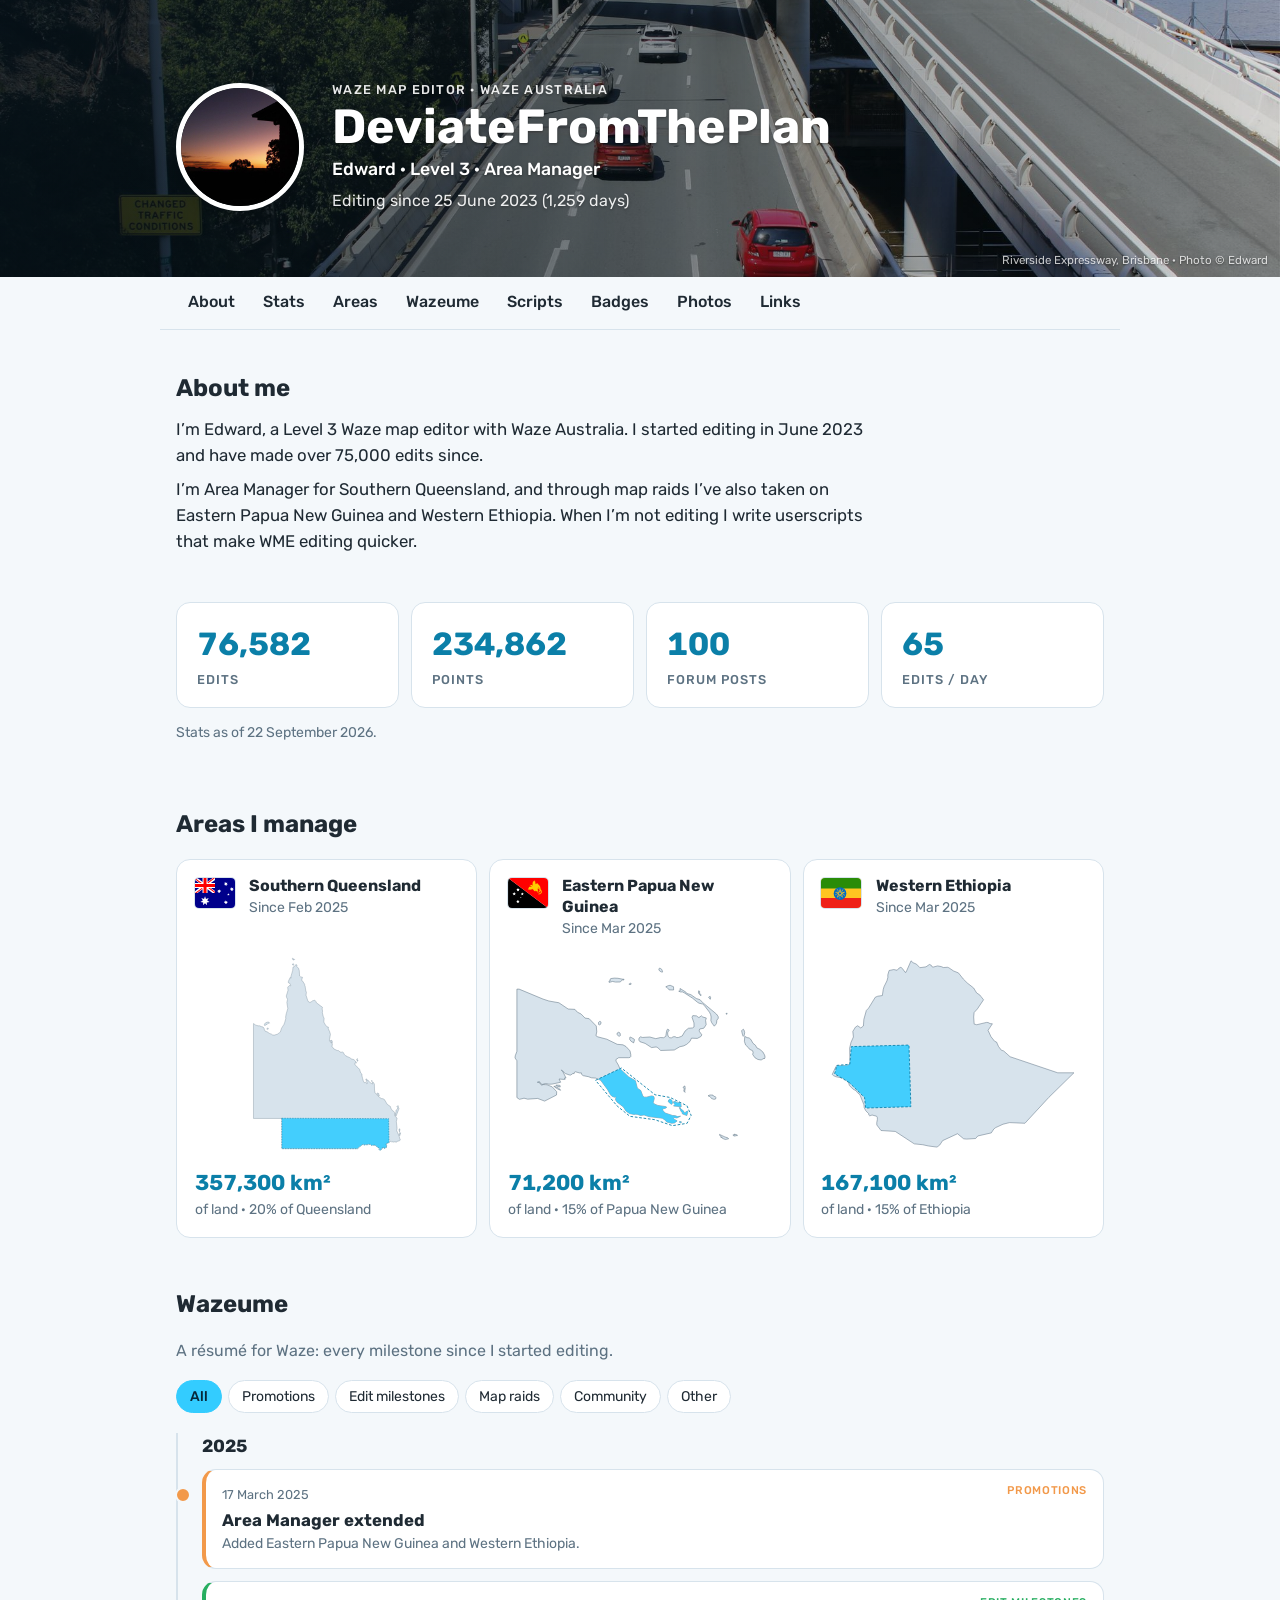
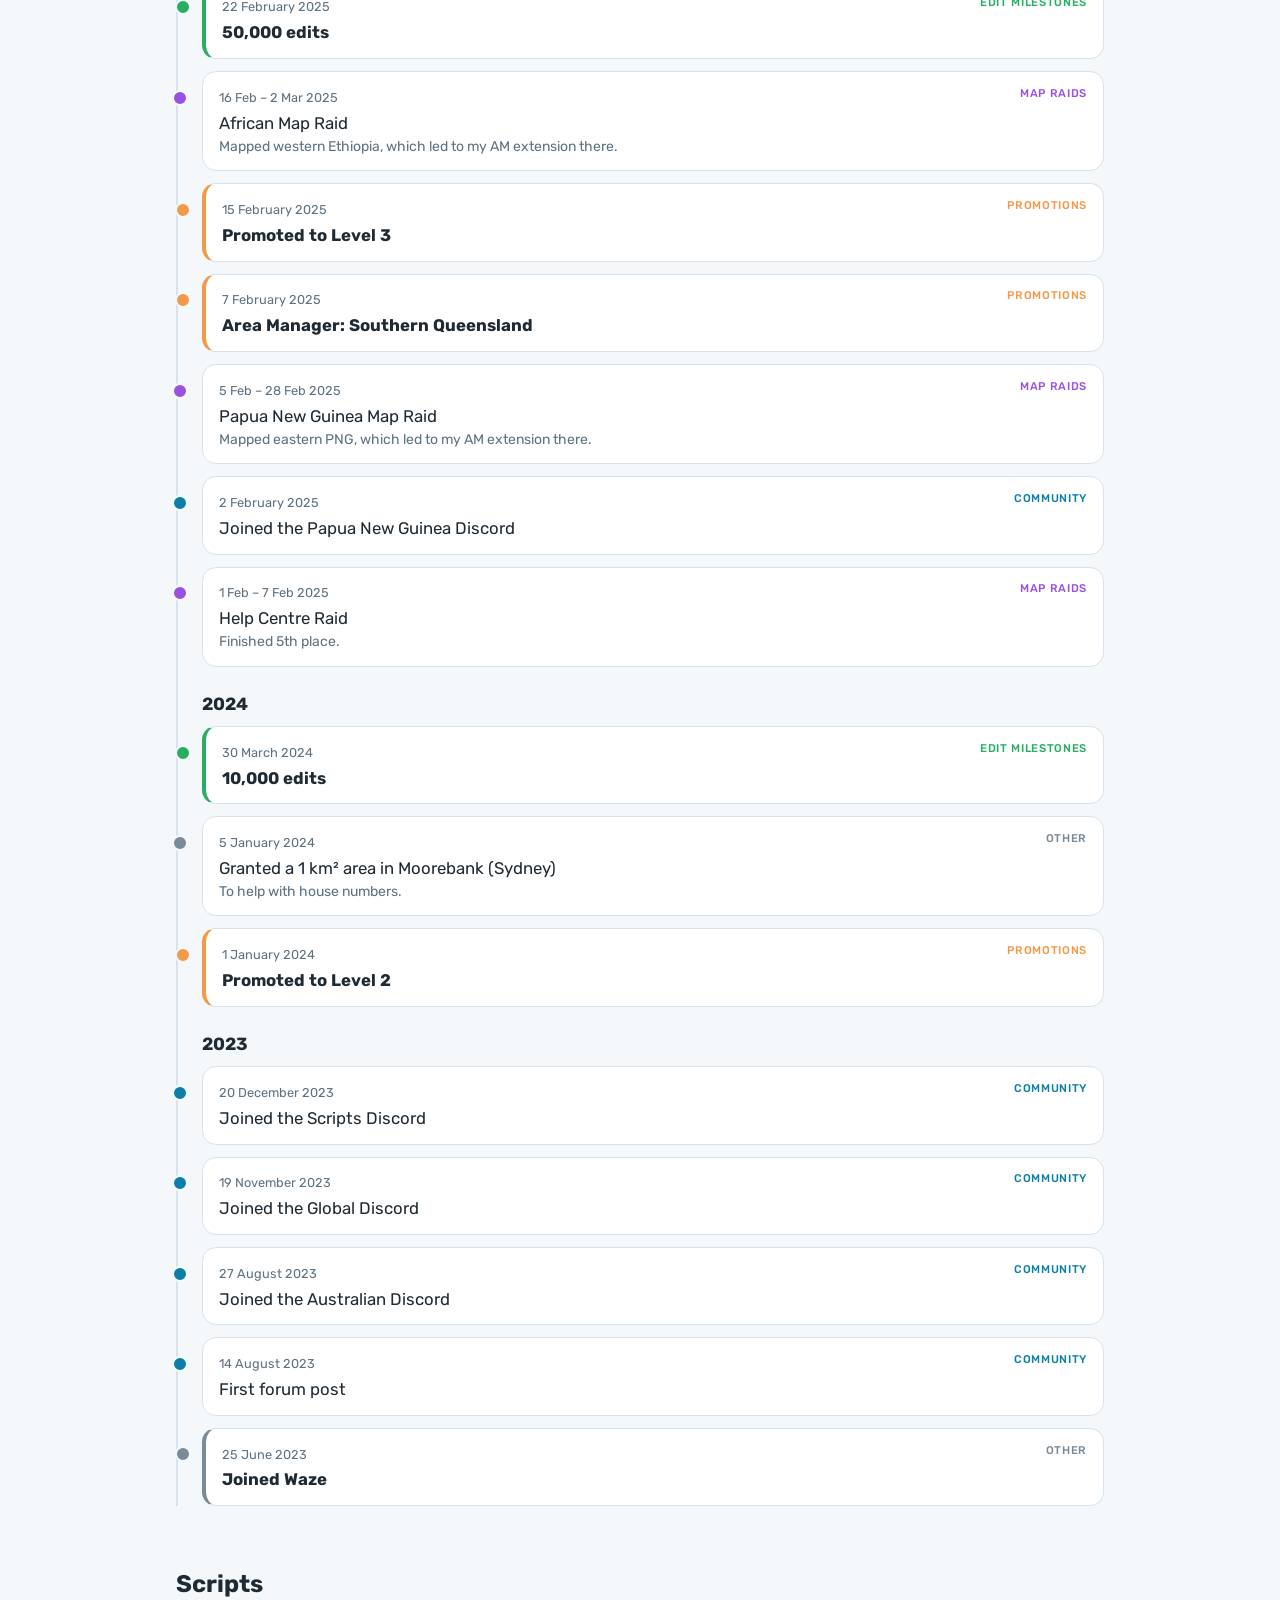
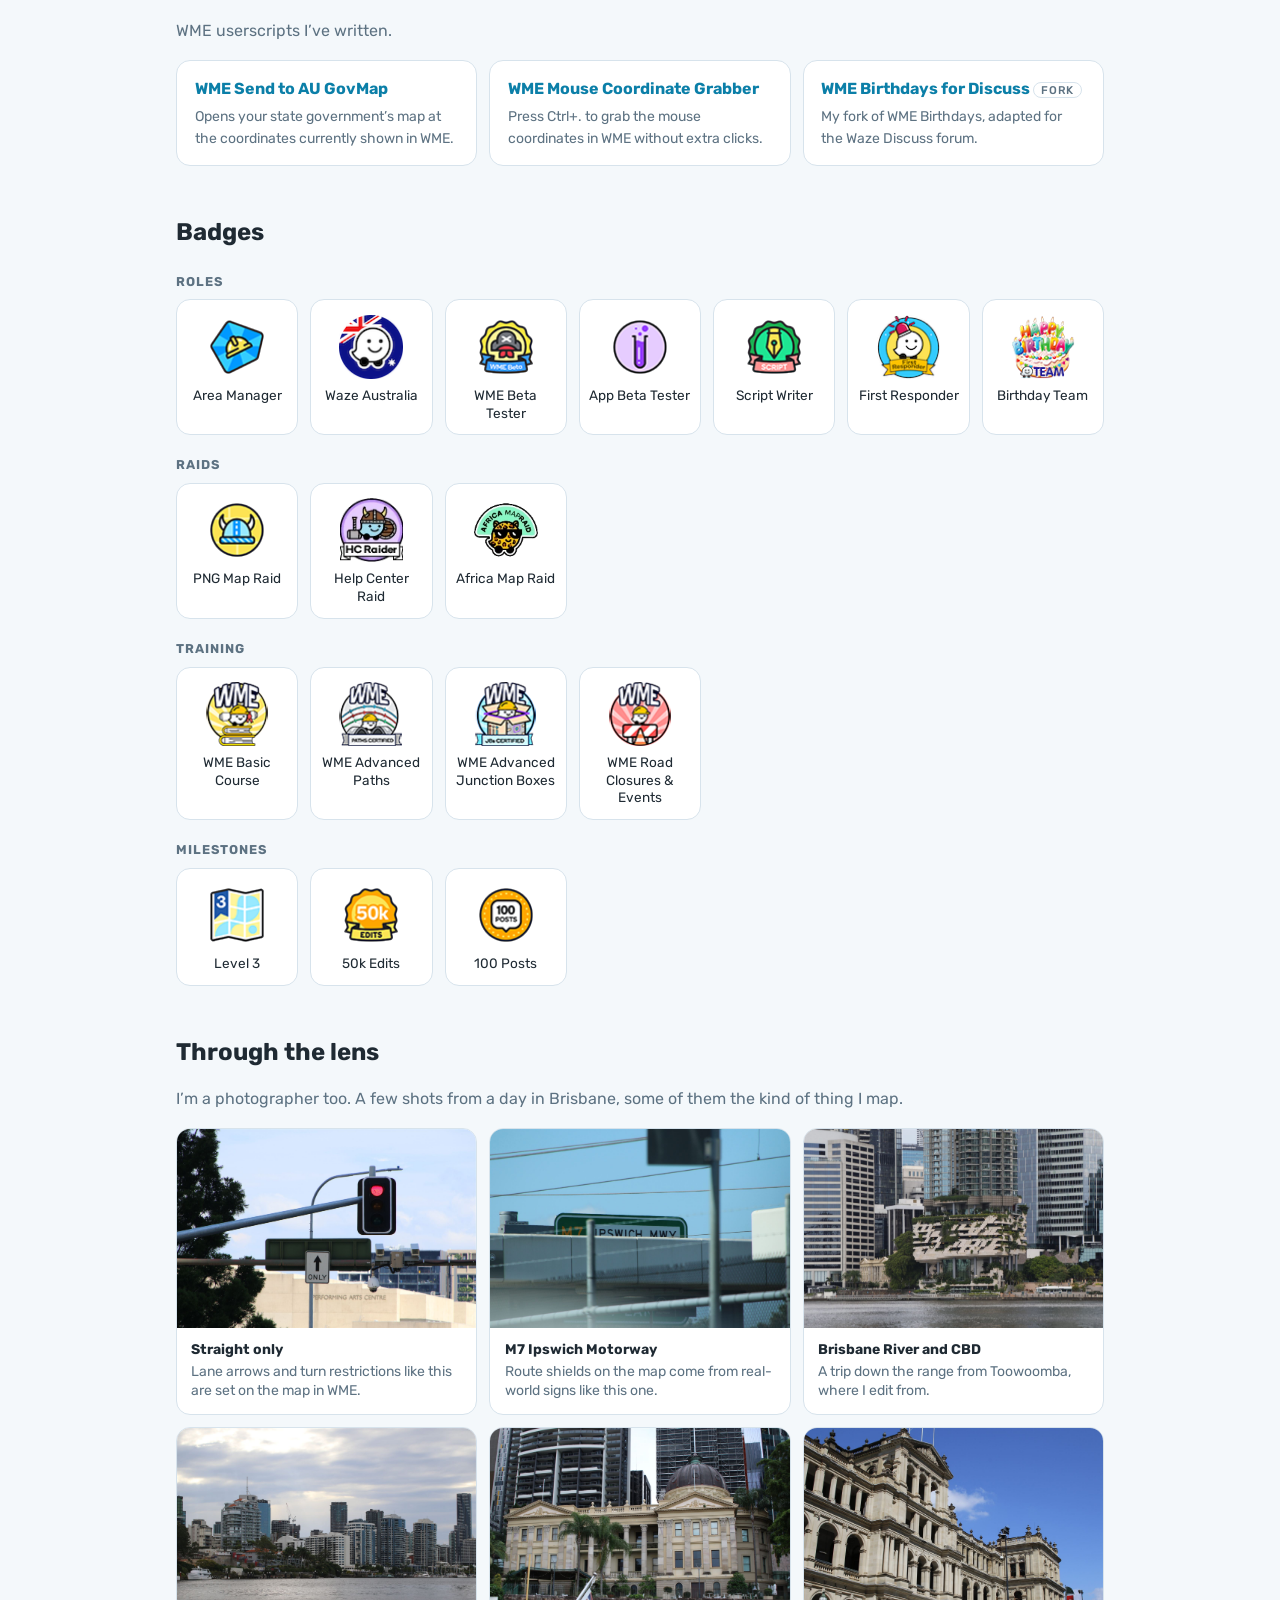
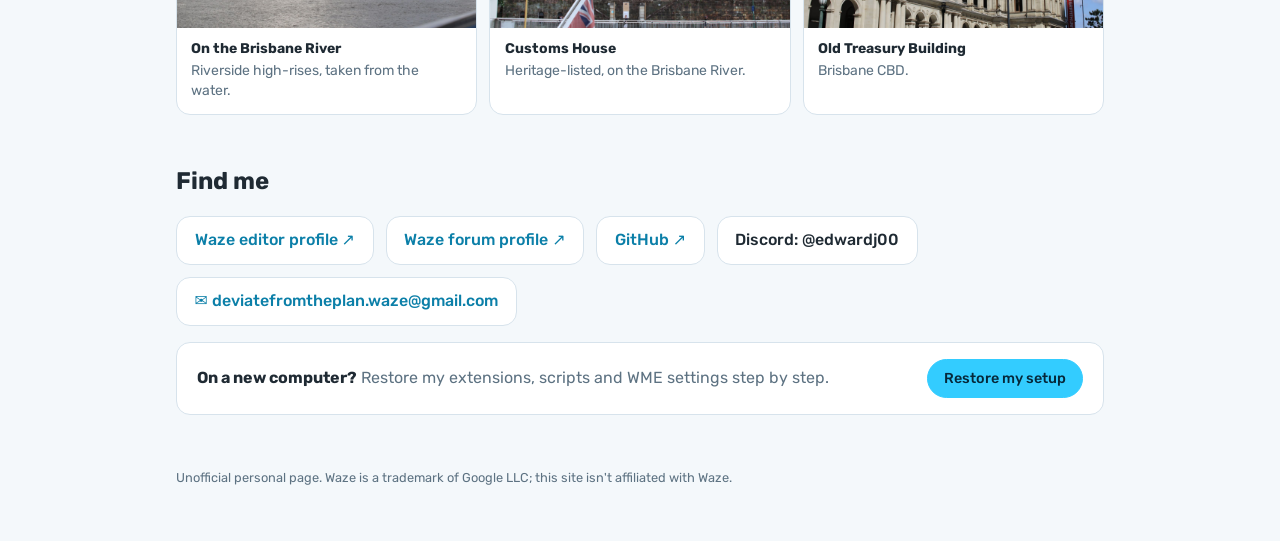
==== commit 0b44615e: "Restore settings page" ====
--- a/index.html
+++ b/index.html
@@ -80,6 +80,10 @@
     <section id="links">
       <h2>Find me</h2>
       <ul class="links" id="links-list"></ul>
+      <div class="setup-cta">
+        <div><strong>On a new computer?</strong> <span class="muted">Restore my extensions, scripts and WME settings step by step.</span></div>
+        <a class="btn" href="setup.html">Restore my setup</a>
+      </div>
     </section>
   </main>
 
--- a/style.css
+++ b/style.css
@@ -207,6 +207,68 @@
 .photo figcaption { padding: 0.7rem 0.9rem 0.85rem; display: flex; flex-direction: column; gap: 0.15rem; font-size: 0.875rem; line-height: 1.4; }
 @media (prefers-reduced-motion: reduce) { .photo img { transition: none; } }
 
+/* Buttons */
+.btn {
+  display: inline-flex; align-items: center; gap: 0.4rem; text-decoration: none; cursor: pointer;
+  font: inherit; font-weight: 500; font-size: 0.9rem; border-radius: 999px; padding: 0.45rem 1rem;
+  background: var(--accent); color: #06283a; border: 1px solid var(--accent);
+}
+.btn:hover { filter: brightness(1.08); }
+.btn:disabled { opacity: 0.55; cursor: default; filter: none; }
+.btn-ghost { background: transparent; color: var(--text); border-color: var(--line); }
+.btn-ghost:hover { border-color: var(--accent); filter: none; }
+.btn-sm { padding: 0.3rem 0.8rem; font-size: 0.8rem; }
+.btn-big { padding: 0.7rem 1.3rem; font-size: 1rem; }
+.linkish { background: none; border: 0; color: var(--muted); cursor: pointer; text-decoration: underline; font: inherit; }
+
+/* Restore-setup link on the profile */
+.setup-cta {
+  display: flex; align-items: center; justify-content: space-between; gap: 1rem; flex-wrap: wrap;
+  margin-top: 1rem; padding: 1rem 1.25rem; background: var(--surface);
+  border: 1px solid var(--line); border-radius: var(--radius);
+}
+
+/* Restore-setup page */
+.setup-head { background: linear-gradient(135deg, var(--hero-a), var(--hero-b)); color: #fff; padding: 2rem 0 1.75rem; }
+.setup-head h1 { margin: 0.5rem 0 0.25rem; font-size: clamp(1.6rem, 5vw, 2.4rem); }
+.setup-head p { margin: 0; opacity: 0.9; max-width: 60ch; }
+.back { color: #fff; opacity: 0.85; text-decoration: none; font-size: 0.9rem; }
+.back:hover { opacity: 1; text-decoration: underline; }
+.step { padding-top: 2rem; }
+.step h2 { display: flex; align-items: center; gap: 0.6rem; }
+.step-no {
+  display: inline-grid; place-items: center; width: 1.8rem; height: 1.8rem; border-radius: 50%;
+  background: var(--accent); color: #06283a; font-size: 0.95rem; flex: none;
+}
+.tiles { display: grid; grid-template-columns: repeat(auto-fit, minmax(260px, 1fr)); gap: 12px; margin-top: 0.75rem; }
+.tile {
+  display: flex; flex-direction: column; gap: 0.35rem; padding: 1rem 1.1rem;
+  background: var(--surface); border: 1px solid var(--line); border-radius: var(--radius);
+}
+.tile-links { display: flex; flex-wrap: wrap; gap: 0.5rem; margin-top: 0.5rem; }
+.note {
+  margin-top: 12px; padding: 0.8rem 1rem; border-radius: var(--radius); font-size: 0.9rem;
+  border: 1px solid var(--promotion); background: color-mix(in srgb, var(--promotion) 10%, transparent);
+}
+code { font-size: 0.85em; padding: 0.1rem 0.35rem; border-radius: 4px; background: var(--line); }
+.copy { font: inherit; font-size: 0.75rem; padding: 0.1rem 0.5rem; border-radius: 999px; border: 1px solid var(--line); background: var(--surface); color: var(--text); cursor: pointer; }
+.tile.fast { margin: 0.75rem 0 1rem; border-color: var(--accent); }
+.tile.fast ol { margin: 0.25rem 0 0.25rem 1.1rem; padding: 0; display: grid; gap: 0.4rem; }
+.copy-row { display: flex; align-items: center; gap: 0.5rem; margin-top: 0.35rem; flex-wrap: wrap; }
+.copy-row code { overflow-wrap: anywhere; }
+.installer { display: flex; align-items: center; gap: 0.75rem 1rem; flex-wrap: wrap; margin: 1rem 0; }
+.progress { flex: 1 1 160px; height: 8px; background: var(--line); border-radius: 999px; overflow: hidden; }
+.progress-bar { height: 100%; width: 0; background: var(--edits); transition: width 0.3s ease; }
+.script-list { list-style: none; padding: 0; margin: 0; display: grid; gap: 6px; }
+.script-row {
+  display: flex; align-items: center; gap: 0.75rem; padding: 0.6rem 0.9rem;
+  background: var(--surface); border: 1px solid var(--line); border-radius: 10px;
+}
+.script-row.done { opacity: 0.65; }
+.tick { width: 1.2rem; color: var(--edits); font-weight: 700; flex: none; text-align: center; }
+.script-info { flex: 1; display: flex; flex-direction: column; min-width: 0; }
+.script-info .small { overflow-wrap: anywhere; }
+
 /* Links */
 .links { list-style: none; padding: 0; display: flex; flex-wrap: wrap; gap: 0.75rem; }
 .links a, .links span {
